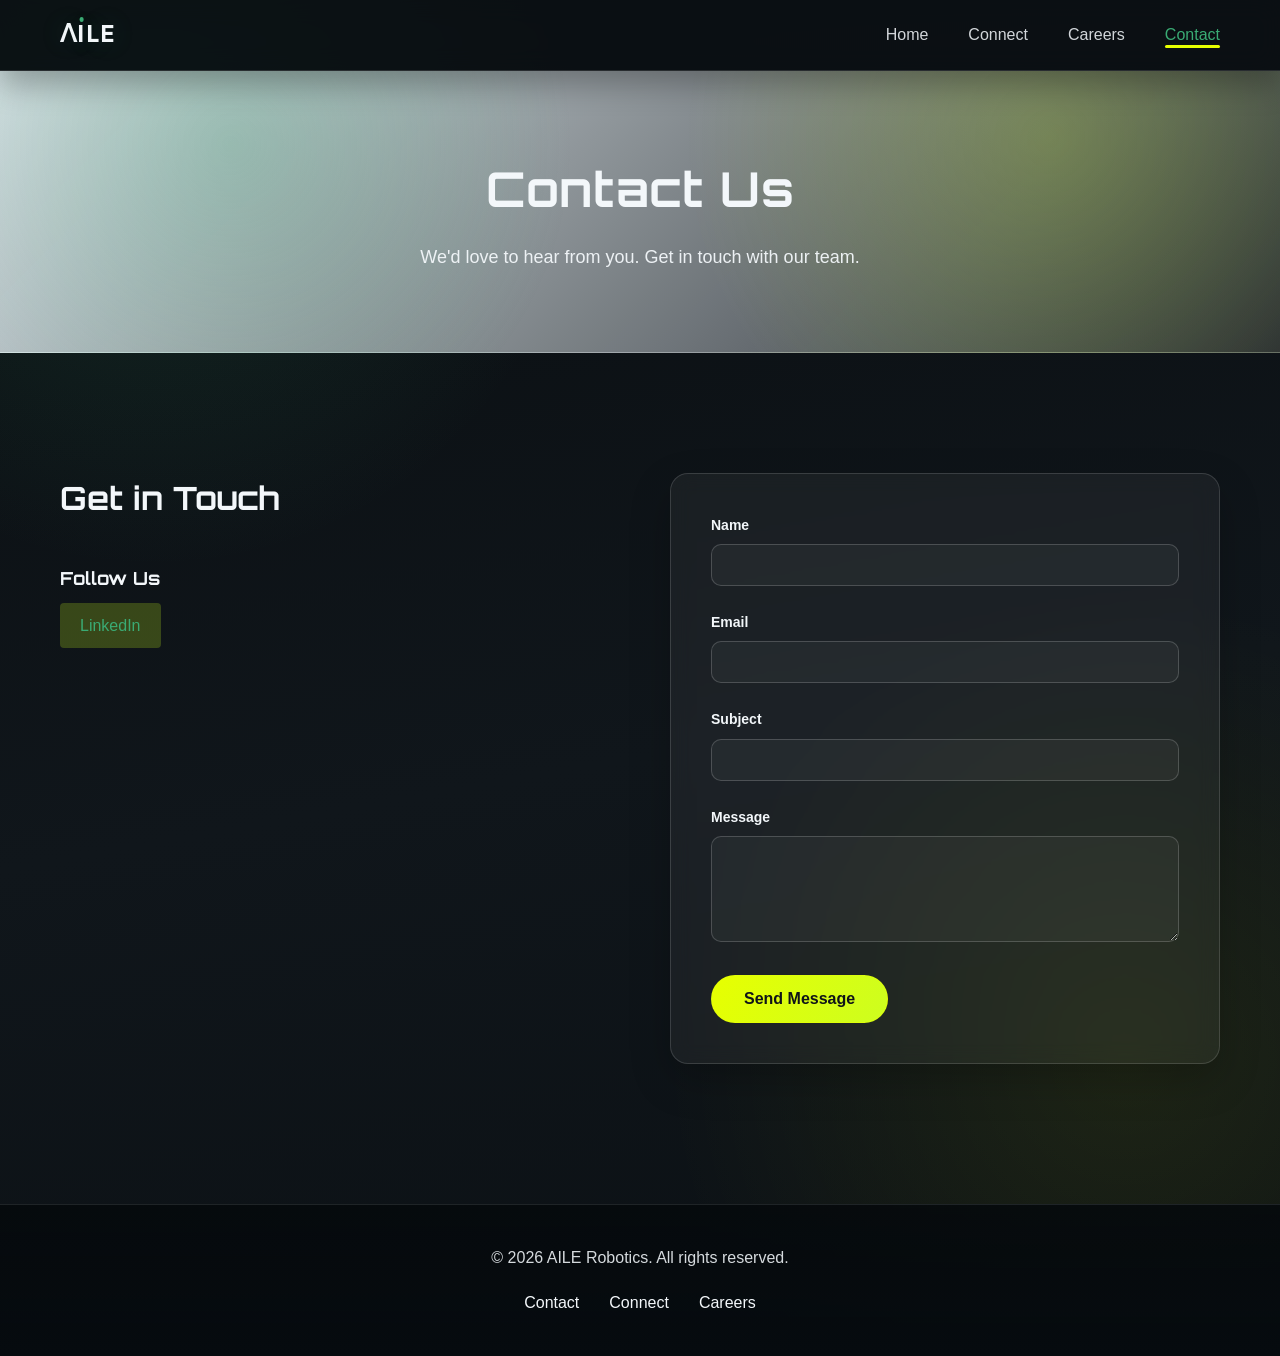
==== contact.html @ daf4e4ac "Initial website commit" ====
<!DOCTYPE html>
<html lang="en">
<head>
    <meta charset="UTF-8">
    <meta name="viewport" content="width=device-width, initial-scale=1.0">
    <title>Contact - AILE Robotics</title>
    <link rel="stylesheet" href="styles.css">
</head>
<body>
    <!-- Navigation -->
    <nav class="navbar">
        <div class="nav-container">
            <div class="logo">Ʌ<span class="logo-i">I</span>LE</div>
            <ul class="nav-menu">
                <li><a href="index.html" class="nav-link">Home</a></li>
                <li><a href="connect.html" class="nav-link">Connect</a></li>
                <li><a href="jobs.html" class="nav-link">Careers</a></li>
                <li><a href="contact.html" class="nav-link active">Contact</a></li>
            </ul>
        </div>
    </nav>

    <!-- Page Header -->
    <section class="page-header">
        <h1>Contact Us</h1>
        <p>We'd love to hear from you. Get in touch with our team.</p>
    </section>

    <!-- Contact Section -->
    <section class="contact-section">
        <div class="container">
            <div class="contact-wrapper">
                <!-- Contact Information -->
                <div class="contact-info">
                    <h2>Get in Touch</h2>
                    <div class="info-item">
                        <h3>Follow Us</h3>
                        <div class="social-links">
                            <a href="https://www.linkedin.com/company/aivu-robotics/" target="_blank" class="social-link">LinkedIn</a>
                        </div>
                    </div>
                </div>

                <!-- Contact Form -->
                <form class="contact-form" onsubmit="handleContactSubmit(event)">
                    <div class="form-group">
                        <label for="name">Name</label>
                        <input type="text" id="name" name="name" required>
                    </div>
                    <div class="form-group">
                        <label for="email">Email</label>
                        <input type="email" id="email" name="email" required>
                    </div>
                    <div class="form-group">
                        <label for="subject">Subject</label>
                        <input type="text" id="subject" name="subject" required>
                    </div>
                    <div class="form-group">
                        <label for="message">Message</label>
                        <textarea id="message" name="message" rows="5" required></textarea>
                    </div>
                    <button type="submit" class="btn btn-primary">Send Message</button>
                </form>
            </div>
        </div>
    </section>

    <!-- Footer -->
    <footer class="footer">
        <div class="footer-content">
            <p>&copy; 2026 AILE Robotics. All rights reserved.</p>
            <ul class="footer-links">
                <li><a href="contact.html">Contact</a></li>
                <li><a href="connect.html">Connect</a></li>
                <li><a href="jobs.html">Careers</a></li>
            </ul>
        </div>
    </footer>

    <script src="script.js"></script>
</body>
</html>
---- styles.css ----
@import url('https://fonts.googleapis.com/css2?family=Orbitron:wght@400;500;600;700;800&family=Oxanium:wght@500;600;700;800&display=swap');

/* Color Variables */
:root {
    --primary-teal: #d7e0e5;
    --accent-yellow: #E7FF00;
    --accent-green: #3AAB74;
    --accent-gray: #1e252a;
    --light-gray: rgba(255, 255, 255, 0.05);
    --dark-gray: #0b1014;
    --white: #f3f7fa;
    --text-primary: #f3f7fa;
    --text-secondary: rgba(226, 236, 243, 0.8);
    --accent-soft: rgba(205, 254, 31, 0.22);
}

/* Reset & General */
* {
    margin: 0;
    padding: 0;
    box-sizing: border-box;
}

html {
    scroll-behavior: smooth;
}

body {
    font-family: 'Segoe UI', Tahoma, Geneva, Verdana, sans-serif;
    line-height: 1.6;
    color: var(--text-primary);
    background:
        radial-gradient(circle at 12% 10%, rgba(58, 171, 116, 0.16) 0%, rgba(58, 171, 116, 0) 26%),
        radial-gradient(circle at 88% 78%, rgba(231, 255, 0, 0.08) 0%, rgba(231, 255, 0, 0) 30%),
        linear-gradient(170deg, #090d10 0%, #10161b 55%, #0b1014 100%);
}

h1,
h2,
h3,
h4,
h5,
h6 {
    font-family: 'Orbitron', 'Segoe UI', Tahoma, Geneva, Verdana, sans-serif;
}

.container {
    max-width: 1200px;
    margin: 0 auto;
    padding: 0 20px;
}

/* Navigation */
.navbar {
    background-color: rgba(11, 16, 20, 0.82);
    border-bottom: 1px solid rgba(255, 255, 255, 0.12);
    position: sticky;
    top: 0;
    z-index: 100;
    box-shadow: 0 14px 30px rgba(0, 0, 0, 0.28);
    backdrop-filter: blur(12px);
}

.nav-container {
    max-width: 1200px;
    margin: 0 auto;
    padding: 0 20px;
    display: flex;
    justify-content: space-between;
    align-items: center;
    height: 70px;
}

.logo {
    font-size: 24px;
    font-weight: bold;
    font-family: 'Oxanium', 'Orbitron', 'Segoe UI', Tahoma, Geneva, Verdana, sans-serif;
    color: var(--white);
    letter-spacing: 1.45px;
    text-shadow: 0 0 24px rgba(58, 171, 116, 0.22);
}

.logo-i {
    font-size: 1em;
    color: var(--white);
    text-transform: none;
    font-weight: 700;
    position: relative;
    display: inline-block;
}

.logo-i::after {
    content: '';
    position: absolute;
    width: 0.2em;
    height: 0.2em;
    border-radius: 50%;
    background-color: var(--accent-green);
    top: 0.06em;
    left: 50%;
    transform: translateX(-50%);
}

.nav-menu {
    display: flex;
    list-style: none;
    gap: 40px;
}

.nav-link {
    text-decoration: none;
    color: rgba(243, 247, 250, 0.86);
    font-weight: 500;
    transition: color 0.3s ease;
    position: relative;
}

.nav-link:hover,
.nav-link.active {
    color: var(--accent-green);
}

.nav-link.active::after {
    content: '';
    position: absolute;
    bottom: -5px;
    left: 0;
    width: 100%;
    height: 3px;
    background-color: var(--accent-yellow);
    border-radius: 2px;
}

/* Hero Section */
.hero {
    background:
        radial-gradient(circle at 18% 22%, var(--accent-soft) 0%, rgba(205, 254, 31, 0) 36%),
        radial-gradient(circle at 82% 28%, rgba(58, 171, 116, 0.28) 0%, rgba(58, 171, 116, 0) 34%),
        linear-gradient(135deg, var(--primary-teal) 0%, rgba(47, 52, 56, 0.92) 100%);
    color: var(--white);
    padding: 120px 20px;
    text-align: center;
    min-height: 600px;
    display: flex;
    align-items: center;
    justify-content: center;
}

.hero-content {
    max-width: 800px;
}

.hero h1 {
    font-size: clamp(40px, 7vw, 72px);
    font-weight: bold;
    margin-bottom: 20px;
    letter-spacing: 2.4px;
    text-transform: uppercase;
    line-height: 1.1;
}

.hero p {
    font-size: clamp(18px, 2.4vw, 24px);
    margin-bottom: 40px;
    opacity: 0.9;
}

.hero-buttons {
    display: flex;
    gap: 20px;
    justify-content: center;
    flex-wrap: wrap;
}

/* Buttons */
.btn {
    display: inline-block;
    padding: 14px 32px;
    border-radius: 999px;
    text-decoration: none;
    font-weight: 600;
    font-size: 16px;
    border: none;
    cursor: pointer;
    transition: all 0.3s ease;
    text-align: center;
}

.btn-primary {
    background: linear-gradient(120deg, var(--accent-yellow), #CDFE1F);
    color: #0f1418;
    border: 1px solid rgba(231, 255, 0, 0.5);
}

.btn-primary:hover {
    background: linear-gradient(120deg, #f0ff45, #ddff36);
    transform: translateY(-2px);
    box-shadow: 0 16px 30px rgba(231, 255, 0, 0.22);
}

.btn-secondary {
    background-color: rgba(255, 255, 255, 0.02);
    color: var(--white);
    border: 2px solid var(--accent-green);
}

.btn-secondary:hover {
    background-color: var(--accent-green);
    color: #08110d;
    transform: translateY(-2px);
}

/* About Section */
.about {
    background-color: transparent;
    padding: 80px 20px;
    text-align: center;
}

.about .container {
    background: rgba(255, 255, 255, 0.04);
    border: 1px solid rgba(255, 255, 255, 0.12);
    border-radius: 18px;
    padding: 52px 44px;
    backdrop-filter: blur(10px);
}

.about h2 {
    font-size: 42px;
    margin-bottom: 30px;
    color: var(--white);
}

.about p {
    font-size: 18px;
    color: var(--text-secondary);
    max-width: 700px;
    margin: 0 auto;
    line-height: 1.8;
}

/* Page Header */
.page-header {
    background:
        radial-gradient(circle at 82% 24%, var(--accent-soft) 0%, rgba(205, 254, 31, 0) 34%),
        radial-gradient(circle at 18% 26%, rgba(58, 171, 116, 0.24) 0%, rgba(58, 171, 116, 0) 32%),
        linear-gradient(135deg, var(--primary-teal) 0%, rgba(47, 52, 56, 0.88) 100%);
    color: var(--white);
    padding: 80px 20px;
    text-align: center;
    margin-bottom: 60px;
    border-bottom: 1px solid rgba(255, 255, 255, 0.12);
}

.page-header h1 {
    font-size: 48px;
    margin-bottom: 15px;
    letter-spacing: 1px;
}

.page-header p {
    font-size: 18px;
    opacity: 0.95;
}

/* Contact Section */
.contact-section {
    padding: 60px 20px;
}

.contact-wrapper {
    display: grid;
    grid-template-columns: 1fr 1fr;
    gap: 60px;
    max-width: 1200px;
    margin: 0 auto;
}

.contact-info h2 {
    font-size: 32px;
    color: var(--white);
    margin-bottom: 40px;
}

.info-item {
    margin-bottom: 30px;
}

.info-item h3 {
    color: var(--white);
    margin-bottom: 10px;
    font-size: 18px;
}

.info-item p {
    color: var(--text-secondary);
    font-size: 16px;
}

.info-item a {
    color: var(--accent-green);
    text-decoration: none;
    transition: color 0.3s ease;
}

.info-item a:hover {
    color: var(--accent-yellow);
}

.social-links {
    display: flex;
    gap: 15px;
}

.social-link {
    display: inline-block;
    padding: 10px 20px;
    background-color: var(--accent-soft);
    color: var(--white);
    text-decoration: none;
    border-radius: 4px;
    transition: all 0.3s ease;
}

.social-link:hover {
    background-color: var(--accent-green);
    color: var(--white);
}

/* Forms */
.contact-form,
.application-form {
    background-color: var(--light-gray);
    padding: 40px;
    border-radius: 18px;
    border: 1px solid rgba(255, 255, 255, 0.14);
    box-shadow: 0 16px 40px rgba(0, 0, 0, 0.22);
    backdrop-filter: blur(10px);
}

.form-group {
    margin-bottom: 25px;
}

.form-row {
    display: grid;
    grid-template-columns: 1fr 1fr;
    gap: 20px;
}

.form-group label {
    display: block;
    margin-bottom: 8px;
    font-weight: 600;
    color: var(--text-primary);
    font-size: 14px;
}

.form-group input,
.form-group textarea {
    width: 100%;
    padding: 12px 15px;
    border: 1px solid rgba(255, 255, 255, 0.18);
    border-radius: 10px;
    background-color: rgba(255, 255, 255, 0.04);
    color: var(--white);
    font-family: inherit;
    font-size: 14px;
    transition: border-color 0.3s ease;
}

.form-group input:focus,
.form-group textarea:focus {
    outline: none;
    border-color: var(--accent-yellow);
    box-shadow: 0 0 0 3px rgba(231, 255, 0, 0.26);
}

.form-group input::placeholder,
.form-group textarea::placeholder {
    color: rgba(243, 247, 250, 0.58);
}

.form-group textarea {
    resize: vertical;
}

/* Connect Section */
.connect-section {
    padding: 60px 20px;
}

.connect-wrapper {
    max-width: 1200px;
    margin: 0 auto;
}

.options-grid {
    display: grid;
    grid-template-columns: 1fr 1fr;
    gap: 30px;
    margin-bottom: 60px;
}

.option-card {
    background-color: var(--light-gray);
    padding: 40px;
    border-radius: 18px;
    border-top: 4px solid var(--accent-yellow);
    border: 1px solid rgba(255, 255, 255, 0.14);
    text-align: center;
    transition: transform 0.3s ease, box-shadow 0.3s ease;
}

.option-card:hover {
    transform: translateY(-5px);
    box-shadow: 0 18px 36px rgba(0, 0, 0, 0.26);
}

.option-card h3 {
    font-size: 24px;
    color: var(--white);
    margin-bottom: 15px;
}

.option-card p {
    color: var(--text-secondary);
    margin-bottom: 25px;
    line-height: 1.7;
}

.form-section {
    background-color: var(--light-gray);
    padding: 60px 40px;
    border-radius: 18px;
    border: 1px solid rgba(255, 255, 255, 0.14);
    box-shadow: 0 16px 40px rgba(0, 0, 0, 0.24);
    backdrop-filter: blur(10px);
}

.form-section h2 {
    color: var(--white);
    margin-bottom: 40px;
    font-size: 32px;
}

/* Jobs Section */
.jobs-section {
    padding: 60px 20px;
}

.filters {
    display: flex;
    gap: 20px;
    margin-bottom: 40px;
    flex-wrap: wrap;
    max-width: 1200px;
    margin-left: auto;
    margin-right: auto;
}

.search-input,
.filter-select {
    padding: 12px 15px;
    border: 1px solid rgba(255, 255, 255, 0.18);
    border-radius: 10px;
    background: rgba(255, 255, 255, 0.04);
    color: var(--white);
    font-size: 14px;
    font-family: inherit;
}

.search-input {
    flex: 1;
    min-width: 200px;
}

.search-input:focus,
.filter-select:focus {
    outline: none;
    border-color: var(--accent-yellow);
    box-shadow: 0 0 0 3px rgba(231, 255, 0, 0.26);
}

.jobs-list {
    display: grid;
    grid-template-columns: repeat(auto-fill, minmax(350px, 1fr));
    gap: 25px;
    max-width: 1200px;
    margin: 0 auto;
}

.job-card {
    background-color: var(--light-gray);
    border: 1px solid rgba(255, 255, 255, 0.14);
    border-radius: 16px;
    padding: 25px;
    cursor: pointer;
    transition: all 0.3s ease;
}

.job-card:hover {
    border-color: rgba(231, 255, 0, 0.45);
    box-shadow: 0 18px 36px rgba(0, 0, 0, 0.28);
    transform: translateY(-3px);
}

.job-card h3 {
    color: var(--white);
    margin-bottom: 10px;
    font-size: 20px;
}

.job-card .department {
    display: inline-block;
    background-color: var(--accent-yellow);
    color: #0f1418;
    padding: 4px 10px;
    border-radius: 3px;
    font-size: 12px;
    font-weight: 600;
    margin-bottom: 15px;
}

.job-card p {
    color: var(--text-secondary);
    margin-bottom: 15px;
    line-height: 1.6;
    font-size: 14px;
}

.job-card-meta {
    display: flex;
    gap: 15px;
    font-size: 13px;
    color: var(--text-secondary);
    margin-top: 15px;
    padding-top: 15px;
    border-top: 1px solid rgba(47, 52, 56, 0.2);
}

/* Modal */
.modal {
    display: none;
    position: fixed;
    z-index: 1000;
    left: 0;
    top: 0;
    width: 100%;
    height: 100%;
    background-color: rgba(47, 52, 56, 0.55);
    overflow: auto;
}

.modal.hidden {
    display: none;
}

.modal:not(.hidden) {
    display: flex;
    align-items: center;
    justify-content: center;
}

.modal-content {
    background-color: var(--light-gray);
    padding: 40px;
    border-radius: 8px;
    width: 90%;
    max-width: 600px;
    position: relative;
    max-height: 90vh;
    overflow-y: auto;
    border: 1px solid rgba(255, 255, 255, 0.14);
    box-shadow: 0 24px 60px rgba(0, 0, 0, 0.35);
    backdrop-filter: blur(12px);
}

.close-btn {
    position: absolute;
    right: 20px;
    top: 20px;
    font-size: 28px;
    font-weight: bold;
    color: var(--text-secondary);
    cursor: pointer;
    transition: color 0.3s ease;
}

.close-btn:hover {
    color: var(--text-primary);
}

#job-detail-content h2 {
    color: var(--white);
    margin-bottom: 20px;
}

#job-detail-content h3 {
    color: var(--white);
    margin-top: 25px;
    margin-bottom: 12px;
}

#job-detail-content p,
#job-detail-content ul {
    color: var(--text-secondary);
    margin-bottom: 15px;
    line-height: 1.7;
}

#job-detail-content ul {
    margin-left: 20px;
}

#job-detail-content li {
    margin-bottom: 8px;
}

/* Footer */
.footer {
    background: linear-gradient(180deg, rgba(5, 9, 12, 0.9), rgba(6, 11, 15, 1));
    color: rgba(243, 247, 250, 0.88);
    padding: 40px 20px;
    margin-top: 80px;
    border-top: 1px solid rgba(255, 255, 255, 0.1);
}

.footer-content {
    max-width: 1200px;
    margin: 0 auto;
    text-align: center;
}

.footer-content p {
    margin-bottom: 20px;
}

.footer-links {
    list-style: none;
    display: flex;
    justify-content: center;
    gap: 30px;
    flex-wrap: wrap;
}

.footer-links a {
    color: var(--white);
    text-decoration: none;
    transition: color 0.3s ease;
}

.footer-links a:hover {
    color: var(--accent-yellow);
}

/* Responsive */
@media (max-width: 768px) {
    .nav-menu {
        gap: 20px;
    }

    .hero h1 {
        font-size: 36px;
    }

    .hero p {
        font-size: 18px;
    }

    .contact-wrapper,
    .options-grid {
        grid-template-columns: 1fr;
    }

    .form-row {
        grid-template-columns: 1fr;
    }

    .hero-buttons {
        flex-direction: column;
    }

    .btn {
        width: 100%;
    }

    .jobs-list {
        grid-template-columns: 1fr;
    }

    .page-header h1 {
        font-size: 32px;
    }

    .about h2 {
        font-size: 32px;
    }

    .modal-content {
        width: 95%;
        padding: 25px;
    }

    .footer-links {
        gap: 15px;
    }
}

@media (max-width: 480px) {
    .nav-container {
        height: auto;
        flex-direction: column;
        padding: 15px 20px;
    }

    .nav-menu {
        flex-direction: column;
        gap: 10px;
        margin-top: 15px;
    }

    .hero h1 {
        font-size: 28px;
        margin-bottom: 15px;
    }

    .hero {
        padding: 60px 20px;
        min-height: 400px;
    }

    .search-input,
    .filter-select {
        width: 100%;
    }

    .filters {
        flex-direction: column;
    }
}
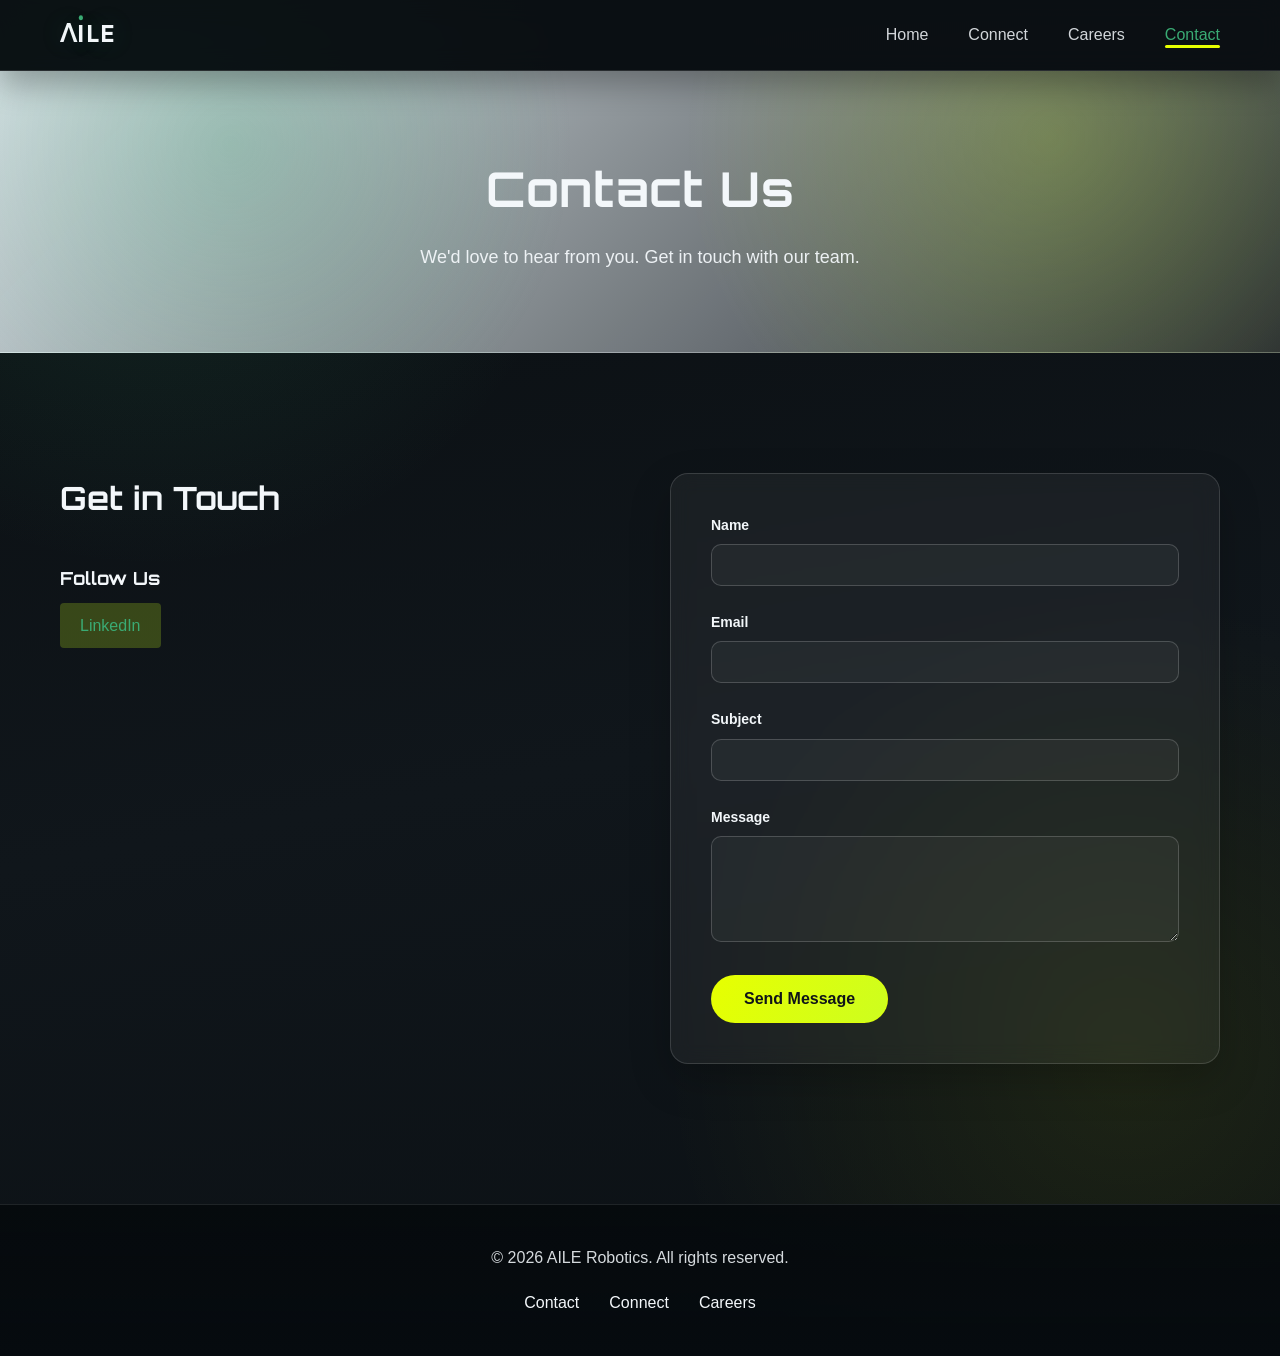
==== commit 9bcdf438: "updated linkedin page" ====
--- a/contact.html
+++ b/contact.html
@@ -36,7 +36,7 @@
                     <div class="info-item">
                         <h3>Follow Us</h3>
                         <div class="social-links">
-                            <a href="https://www.linkedin.com/company/aivu-robotics/" target="_blank" class="social-link">LinkedIn</a>
+                            <a href="https://www.linkedin.com/company/ailerobotics/" target="_blank" class="social-link">LinkedIn</a>
                         </div>
                     </div>
                 </div>
--- a/styles.css
+++ b/styles.css
@@ -87,6 +87,8 @@
     font-weight: 700;
     position: relative;
     display: inline-block;
+    line-height: 1;
+    --dot-x-adjust: -0.03em;
 }
 
 .logo-i::after {
@@ -96,9 +98,9 @@
     height: 0.2em;
     border-radius: 50%;
     background-color: var(--accent-green);
-    top: 0.06em;
+    top: -0.12em;
     left: 50%;
-    transform: translateX(-50%);
+    transform: translate(calc(-50% + var(--dot-x-adjust)), -100%);
 }
 
 .nav-menu {
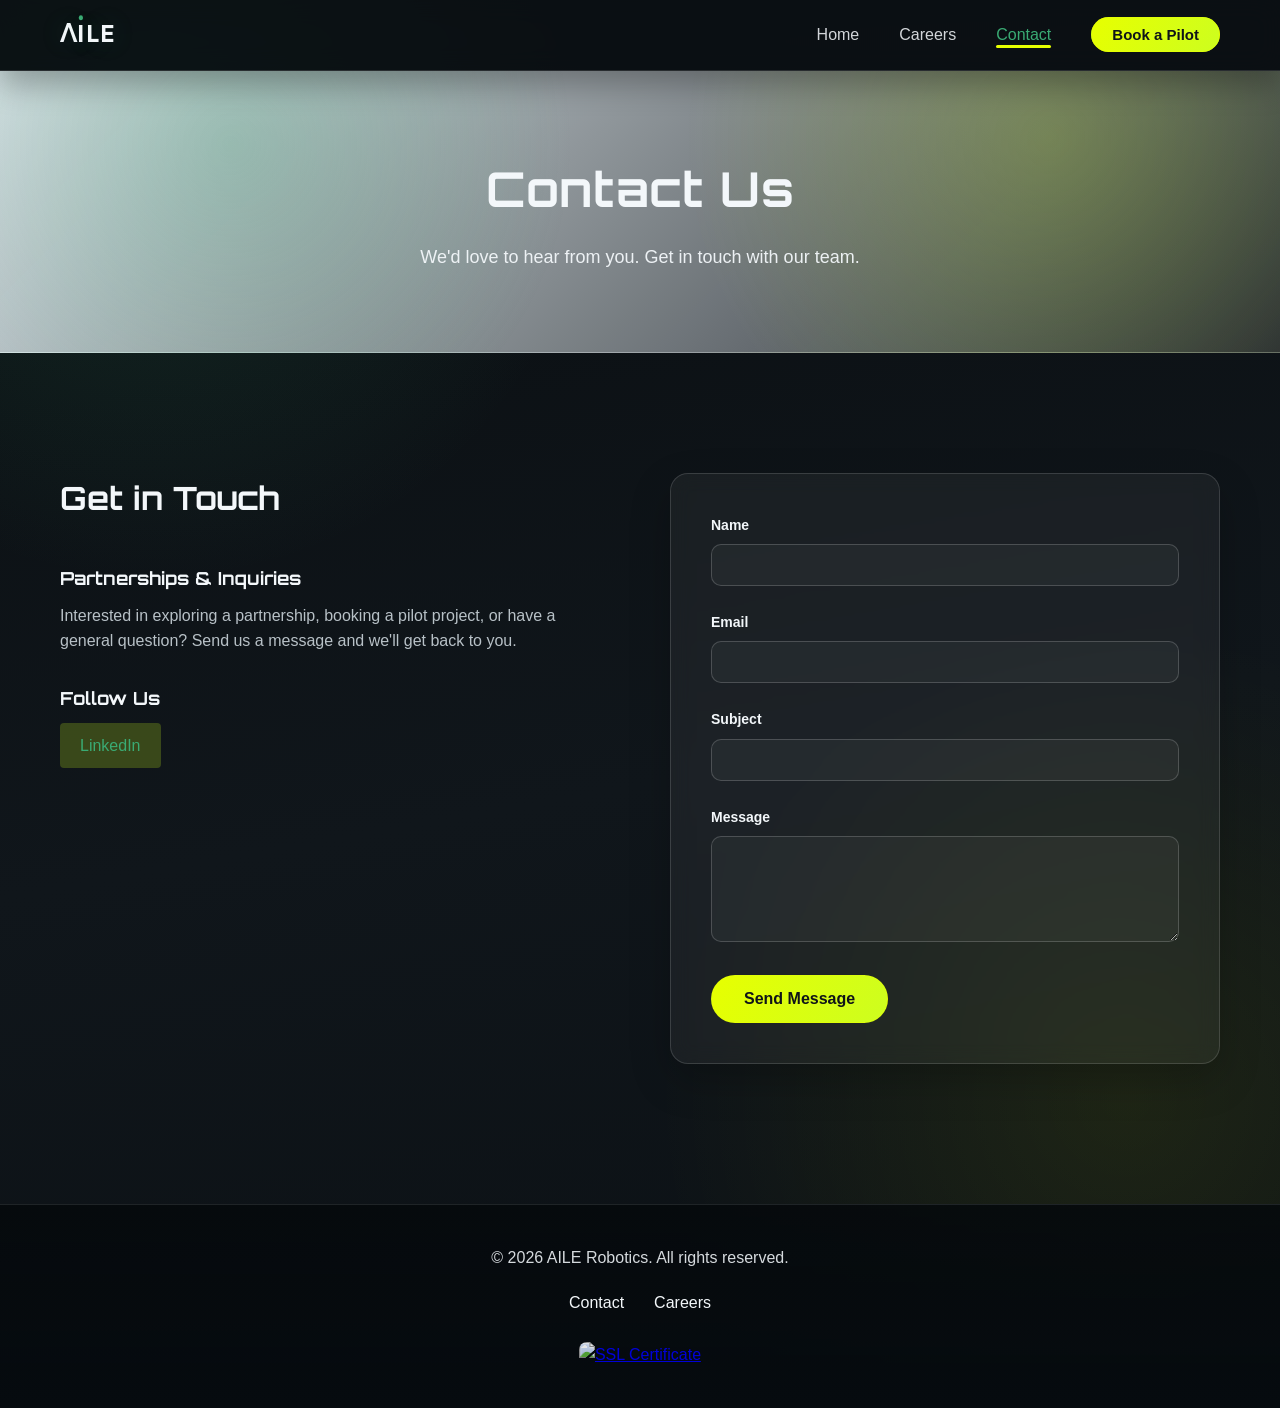
==== commit ef6833de: "Reposition site around embodied AI, wire up forms, restructure nav - Hero: add embodied-AI/retail po" ====
--- a/contact.html
+++ b/contact.html
@@ -13,9 +13,9 @@
             <div class="logo">Ʌ<span class="logo-i">I</span>LE</div>
             <ul class="nav-menu">
                 <li><a href="index.html" class="nav-link">Home</a></li>
-                <li><a href="connect.html" class="nav-link">Connect</a></li>
                 <li><a href="jobs.html" class="nav-link">Careers</a></li>
                 <li><a href="contact.html" class="nav-link active">Contact</a></li>
+                <li><a href="contact.html?subject=Pilot+Project+Inquiry" class="nav-cta">Book a Pilot</a></li>
             </ul>
         </div>
     </nav>
@@ -34,6 +34,10 @@
                 <div class="contact-info">
                     <h2>Get in Touch</h2>
                     <div class="info-item">
+                        <h3>Partnerships & Inquiries</h3>
+                        <p>Interested in exploring a partnership, booking a pilot project, or have a general question? Send us a message and we'll get back to you.</p>
+                    </div>
+                    <div class="info-item">
                         <h3>Follow Us</h3>
                         <div class="social-links">
                             <a href="https://www.linkedin.com/company/ailerobotics/" target="_blank" class="social-link">LinkedIn</a>
@@ -42,7 +46,16 @@
                 </div>
 
                 <!-- Contact Form -->
-                <form class="contact-form" onsubmit="handleContactSubmit(event)">
+                <div id="form-status" class="form-status hidden"></div>
+                <form class="contact-form" action="https://formsubmit.co/ailerobotics@gmail.com" method="POST">
+                    <!-- FormSubmit configuration -->
+                    <input type="hidden" name="_subject" value="New message from AILE Robotics website">
+                    <input type="hidden" name="_template" value="table">
+                    <input type="hidden" name="_captcha" value="true">
+                    <input type="hidden" name="_next" value="https://ailerobotics.com/contact.html?sent=1">
+                    <!-- Honeypot to reduce spam -->
+                    <input type="text" name="_honey" style="display:none">
+
                     <div class="form-group">
                         <label for="name">Name</label>
                         <input type="text" id="name" name="name" required>
@@ -71,9 +84,11 @@
             <p>&copy; 2026 AILE Robotics. All rights reserved.</p>
             <ul class="footer-links">
                 <li><a href="contact.html">Contact</a></li>
-                <li><a href="connect.html">Connect</a></li>
                 <li><a href="jobs.html">Careers</a></li>
             </ul>
+            <div class="footer-seal">
+                <a href="https://www.checkdomain.de/unternehmen/garantie/ssl/popup/" onclick="window.open(this.href + '?host=' + window.location.host,'','height=600,width=560,scrollbars=yes'); return false;"><img src="https://www.checkdomain.de/assets/bundles/web/app/widget/seal/img/ssl_certificate/de/150x150.png?20260720-124458" alt="SSL Certificate"></a>
+            </div>
         </div>
     </footer>
 
--- a/styles.css
+++ b/styles.css
@@ -133,6 +133,24 @@
     border-radius: 2px;
 }
 
+.nav-cta {
+    text-decoration: none;
+    padding: 8px 20px;
+    border-radius: 999px;
+    background: linear-gradient(120deg, var(--accent-yellow), #CDFE1F);
+    color: #0f1418;
+    font-weight: 700;
+    font-size: 15px;
+    border: 1px solid rgba(231, 255, 0, 0.5);
+    transition: transform 0.3s ease, box-shadow 0.3s ease;
+    white-space: nowrap;
+}
+
+.nav-cta:hover {
+    transform: translateY(-2px);
+    box-shadow: 0 12px 24px rgba(231, 255, 0, 0.22);
+}
+
 /* Hero Section */
 .hero {
     background:
@@ -150,6 +168,21 @@
 
 .hero-content {
     max-width: 800px;
+}
+
+.hero-tag {
+    display: inline-block;
+    padding: 7px 18px;
+    margin-bottom: 24px;
+    border-radius: 999px;
+    background-color: rgba(11, 16, 20, 0.35);
+    border: 1px solid var(--accent-green);
+    color: var(--white);
+    font-family: 'Oxanium', 'Orbitron', 'Segoe UI', sans-serif;
+    font-size: 13px;
+    font-weight: 700;
+    letter-spacing: 2px;
+    text-transform: uppercase;
 }
 
 .hero h1 {
@@ -387,6 +420,47 @@
     resize: vertical;
 }
 
+/* Form status banner */
+.form-status {
+    grid-column: 1 / -1;
+    margin-bottom: 25px;
+    padding: 16px 20px;
+    border-radius: 12px;
+    background-color: rgba(58, 171, 116, 0.14);
+    border: 1px solid var(--accent-green);
+    color: var(--white);
+    font-weight: 600;
+    text-align: center;
+}
+
+.form-status.hidden {
+    display: none;
+}
+
+/* Empty careers state */
+.no-openings {
+    grid-column: 1 / -1;
+    text-align: center;
+    background-color: var(--light-gray);
+    border: 1px solid rgba(255, 255, 255, 0.14);
+    border-radius: 18px;
+    padding: 60px 40px;
+    backdrop-filter: blur(10px);
+}
+
+.no-openings h3 {
+    color: var(--white);
+    font-size: 26px;
+    margin-bottom: 16px;
+}
+
+.no-openings p {
+    color: var(--text-secondary);
+    max-width: 560px;
+    margin: 0 auto 28px;
+    line-height: 1.8;
+}
+
 /* Connect Section */
 .connect-section {
     padding: 60px 20px;
@@ -656,6 +730,25 @@
     color: var(--accent-yellow);
 }
 
+.footer-seal {
+    margin-top: 26px;
+    display: flex;
+    justify-content: center;
+}
+
+.footer-seal img {
+    width: 74px;
+    height: auto;
+    opacity: 0.9;
+    border-radius: 8px;
+    transition: opacity 0.3s ease, transform 0.3s ease;
+}
+
+.footer-seal a:hover img {
+    opacity: 1;
+    transform: translateY(-2px);
+}
+
 /* Responsive */
 @media (max-width: 768px) {
     .nav-menu {
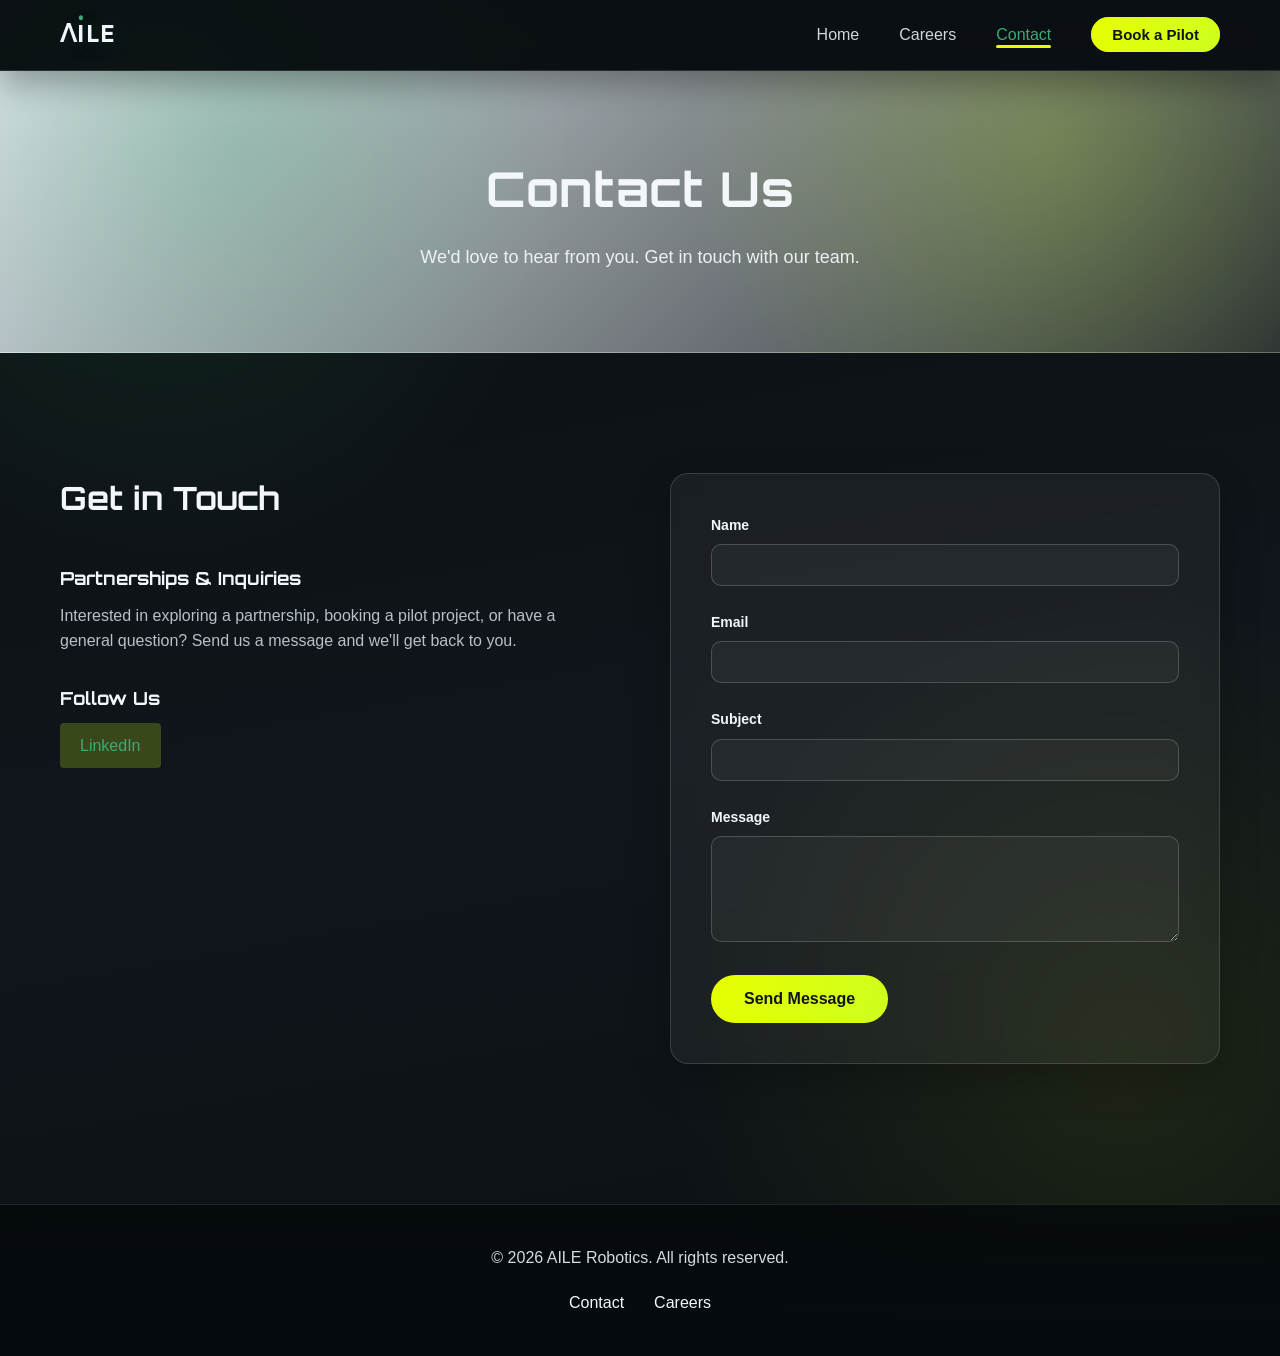
==== commit 9613d094: "Remove checkdomain SSL seal from footer The seal is only a visual badge and cannot secure a GitHub P" ====
--- a/contact.html
+++ b/contact.html
@@ -86,9 +86,6 @@
                 <li><a href="contact.html">Contact</a></li>
                 <li><a href="jobs.html">Careers</a></li>
             </ul>
-            <div class="footer-seal">
-                <a href="https://www.checkdomain.de/unternehmen/garantie/ssl/popup/" onclick="window.open(this.href + '?host=' + window.location.host,'','height=600,width=560,scrollbars=yes'); return false;"><img src="https://www.checkdomain.de/assets/bundles/web/app/widget/seal/img/ssl_certificate/de/150x150.png?20260720-124458" alt="SSL Certificate"></a>
-            </div>
         </div>
     </footer>
 
--- a/styles.css
+++ b/styles.css
@@ -730,25 +730,6 @@
     color: var(--accent-yellow);
 }
 
-.footer-seal {
-    margin-top: 26px;
-    display: flex;
-    justify-content: center;
-}
-
-.footer-seal img {
-    width: 74px;
-    height: auto;
-    opacity: 0.9;
-    border-radius: 8px;
-    transition: opacity 0.3s ease, transform 0.3s ease;
-}
-
-.footer-seal a:hover img {
-    opacity: 1;
-    transform: translateY(-2px);
-}
-
 /* Responsive */
 @media (max-width: 768px) {
     .nav-menu {
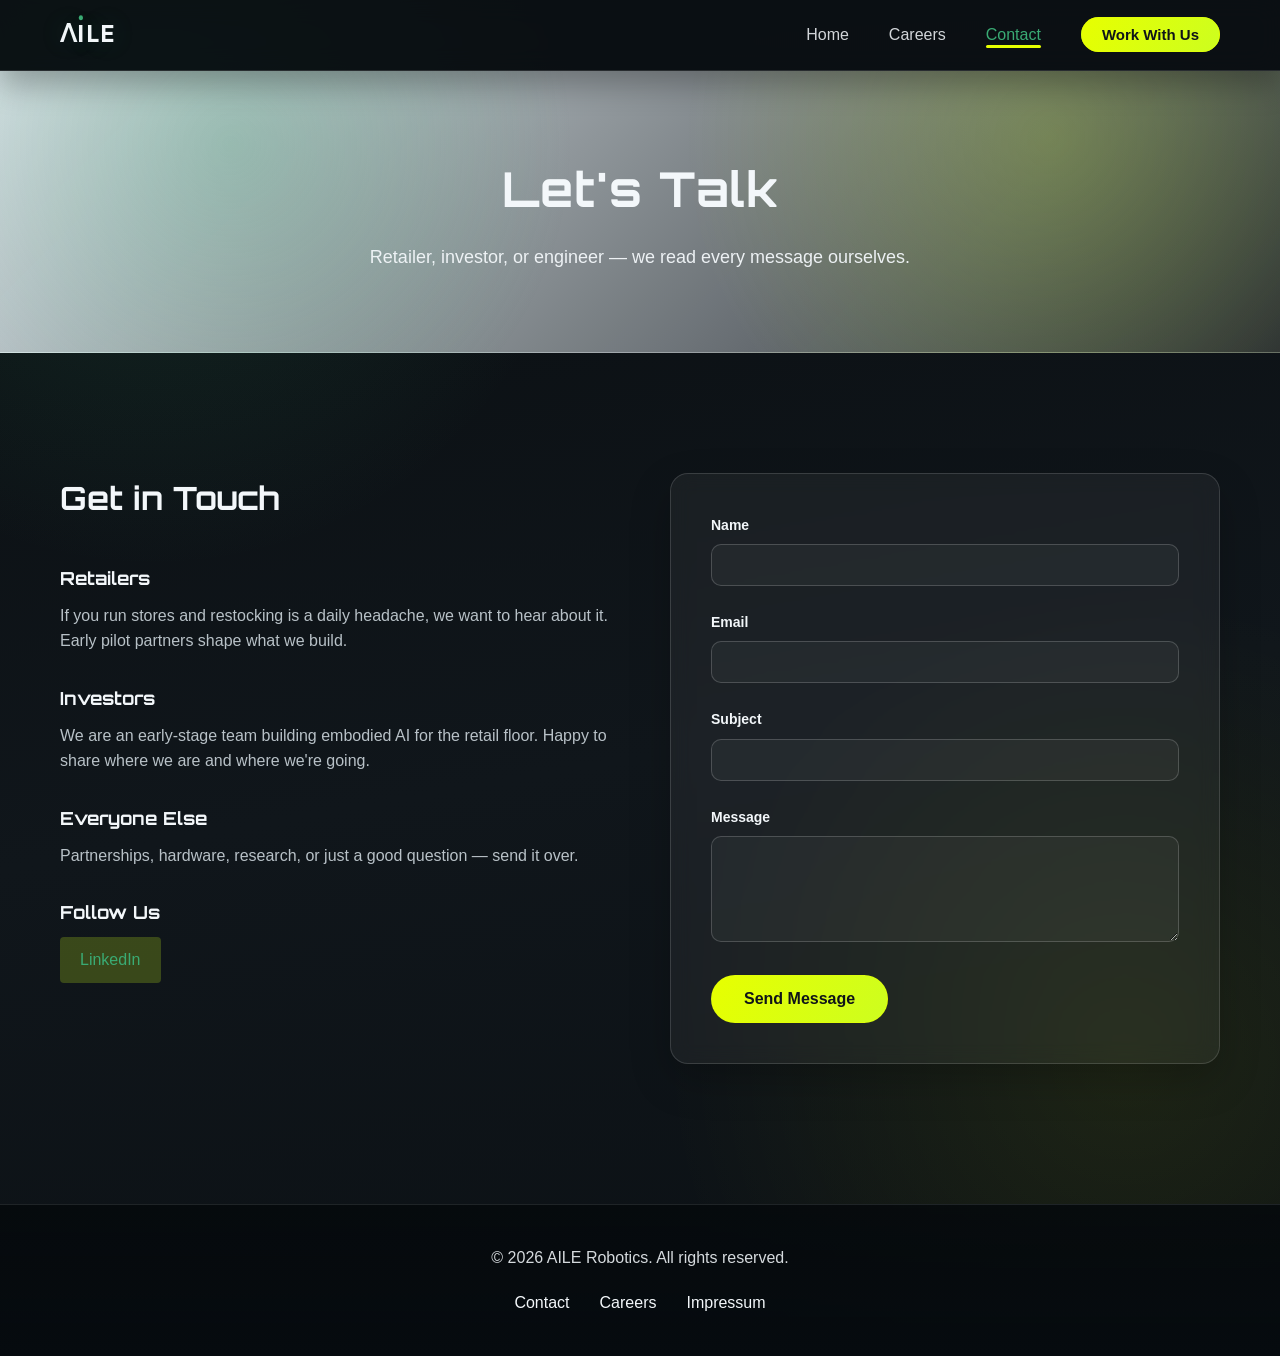
==== commit 7eec4b4b: "Reframe site as early-stage startup and add Impressum Rewrite the home page around the problem, what" ====
--- a/contact.html
+++ b/contact.html
@@ -15,15 +15,15 @@
                 <li><a href="index.html" class="nav-link">Home</a></li>
                 <li><a href="jobs.html" class="nav-link">Careers</a></li>
                 <li><a href="contact.html" class="nav-link active">Contact</a></li>
-                <li><a href="contact.html?subject=Pilot+Project+Inquiry" class="nav-cta">Book a Pilot</a></li>
+                <li><a href="contact.html?subject=Pilot+Project+Inquiry" class="nav-cta">Work With Us</a></li>
             </ul>
         </div>
     </nav>
 
     <!-- Page Header -->
     <section class="page-header">
-        <h1>Contact Us</h1>
-        <p>We'd love to hear from you. Get in touch with our team.</p>
+        <h1>Let's Talk</h1>
+        <p>Retailer, investor, or engineer — we read every message ourselves.</p>
     </section>
 
     <!-- Contact Section -->
@@ -34,8 +34,16 @@
                 <div class="contact-info">
                     <h2>Get in Touch</h2>
                     <div class="info-item">
-                        <h3>Partnerships & Inquiries</h3>
-                        <p>Interested in exploring a partnership, booking a pilot project, or have a general question? Send us a message and we'll get back to you.</p>
+                        <h3>Retailers</h3>
+                        <p>If you run stores and restocking is a daily headache, we want to hear about it. Early pilot partners shape what we build.</p>
+                    </div>
+                    <div class="info-item">
+                        <h3>Investors</h3>
+                        <p>We are an early-stage team building embodied AI for the retail floor. Happy to share where we are and where we're going.</p>
+                    </div>
+                    <div class="info-item">
+                        <h3>Everyone Else</h3>
+                        <p>Partnerships, hardware, research, or just a good question — send it over.</p>
                     </div>
                     <div class="info-item">
                         <h3>Follow Us</h3>
@@ -85,6 +93,7 @@
             <ul class="footer-links">
                 <li><a href="contact.html">Contact</a></li>
                 <li><a href="jobs.html">Careers</a></li>
+            <li><a href="impressum.html">Impressum</a></li>
             </ul>
         </div>
     </footer>
--- a/styles.css
+++ b/styles.css
@@ -274,6 +274,136 @@
     line-height: 1.8;
 }
 
+/* Hero supporting note */
+.hero-note {
+    font-size: 15px !important;
+    letter-spacing: 1.4px;
+    text-transform: uppercase;
+    font-family: 'Oxanium', 'Orbitron', 'Segoe UI', sans-serif;
+    font-weight: 600;
+    color: var(--accent-yellow);
+    opacity: 0.95 !important;
+    margin-bottom: 36px !important;
+}
+
+/* Problem stats */
+.stats-grid {
+    display: grid;
+    grid-template-columns: repeat(auto-fit, minmax(180px, 1fr));
+    gap: 28px;
+    margin-top: 44px;
+    padding-top: 40px;
+    border-top: 1px solid rgba(255, 255, 255, 0.12);
+}
+
+.stat {
+    display: flex;
+    flex-direction: column;
+    gap: 6px;
+}
+
+.stat-number {
+    font-family: 'Orbitron', 'Segoe UI', sans-serif;
+    font-size: 46px;
+    font-weight: 700;
+    line-height: 1;
+    color: var(--accent-yellow);
+}
+
+.stat-label {
+    font-size: 15px;
+    color: var(--text-secondary);
+    line-height: 1.5;
+}
+
+/* What We're Building */
+.build {
+    padding: 0 20px 80px;
+    text-align: center;
+}
+
+.build h2 {
+    font-size: 42px;
+    margin-bottom: 40px;
+    color: var(--white);
+}
+
+.build-grid {
+    grid-template-columns: repeat(auto-fit, minmax(280px, 1fr));
+    margin-bottom: 0;
+}
+
+/* Team Section */
+.team {
+    padding: 0 20px 80px;
+    text-align: center;
+}
+
+.team h2 {
+    font-size: 42px;
+    margin-bottom: 18px;
+    color: var(--white);
+}
+
+.team-intro {
+    color: var(--text-secondary);
+    font-size: 18px;
+    margin: 0 auto 40px;
+    line-height: 1.8;
+}
+
+.team-grid {
+    display: grid;
+    grid-template-columns: repeat(auto-fit, minmax(260px, 1fr));
+    gap: 25px;
+}
+
+.team-card {
+    background-color: var(--light-gray);
+    border: 1px solid rgba(255, 255, 255, 0.14);
+    border-radius: 18px;
+    padding: 36px 28px;
+    backdrop-filter: blur(10px);
+    transition: transform 0.3s ease, box-shadow 0.3s ease;
+}
+
+.team-card:hover {
+    transform: translateY(-5px);
+    box-shadow: 0 18px 36px rgba(0, 0, 0, 0.26);
+}
+
+.team-photo {
+    display: block;
+    width: 150px;
+    height: 150px;
+    margin: 0 auto 22px;
+    border-radius: 50%;
+    object-fit: cover;
+    border: 3px solid var(--accent-green);
+    box-shadow: 0 10px 24px rgba(0, 0, 0, 0.3);
+}
+
+.team-card h3 {
+    font-size: 20px;
+    color: var(--white);
+    margin-bottom: 12px;
+    line-height: 1.3;
+}
+
+.team-role {
+    display: inline-block;
+    padding: 5px 16px;
+    border-radius: 999px;
+    background-color: rgba(58, 171, 116, 0.14);
+    border: 1px solid var(--accent-green);
+    color: var(--accent-yellow);
+    font-family: 'Oxanium', 'Orbitron', 'Segoe UI', sans-serif;
+    font-size: 13px;
+    font-weight: 700;
+    letter-spacing: 2px;
+    text-transform: uppercase;
+}
+
 /* Page Header */
 .page-header {
     background:
@@ -693,6 +823,61 @@
     margin-bottom: 8px;
 }
 
+/* Legal pages (Impressum, privacy) */
+.legal-section {
+    padding: 0 20px 40px;
+}
+
+.legal-content {
+    max-width: 820px;
+    margin: 0 auto;
+    background-color: var(--light-gray);
+    border: 1px solid rgba(255, 255, 255, 0.14);
+    border-radius: 18px;
+    padding: 50px 44px;
+    backdrop-filter: blur(10px);
+}
+
+.legal-content h2 {
+    color: var(--white);
+    font-size: 20px;
+    margin-top: 38px;
+    margin-bottom: 12px;
+}
+
+.legal-content h2:first-child {
+    margin-top: 0;
+}
+
+.legal-content p {
+    color: var(--text-secondary);
+    line-height: 1.8;
+    font-size: 15px;
+}
+
+.legal-content a {
+    color: var(--accent-green);
+    text-decoration: none;
+    word-break: break-word;
+}
+
+.legal-content a:hover {
+    color: var(--accent-yellow);
+}
+
+/* Unfilled mandatory fields — must not survive to production */
+.legal-todo {
+    background-color: rgba(231, 255, 0, 0.16);
+    border: 1px dashed var(--accent-yellow);
+    border-radius: 4px;
+    padding: 1px 7px;
+    color: var(--accent-yellow);
+    font-family: 'Oxanium', 'Segoe UI', monospace;
+    font-size: 13px;
+    font-weight: 700;
+    letter-spacing: 0.6px;
+}
+
 /* Footer */
 .footer {
     background: linear-gradient(180deg, rgba(5, 9, 12, 0.9), rgba(6, 11, 15, 1));
@@ -773,9 +958,22 @@
         font-size: 32px;
     }
 
+    .team h2,
+    .build h2 {
+        font-size: 32px;
+    }
+
+    .stat-number {
+        font-size: 38px;
+    }
+
     .modal-content {
         width: 95%;
         padding: 25px;
+    }
+
+    .legal-content {
+        padding: 32px 24px;
     }
 
     .footer-links {
